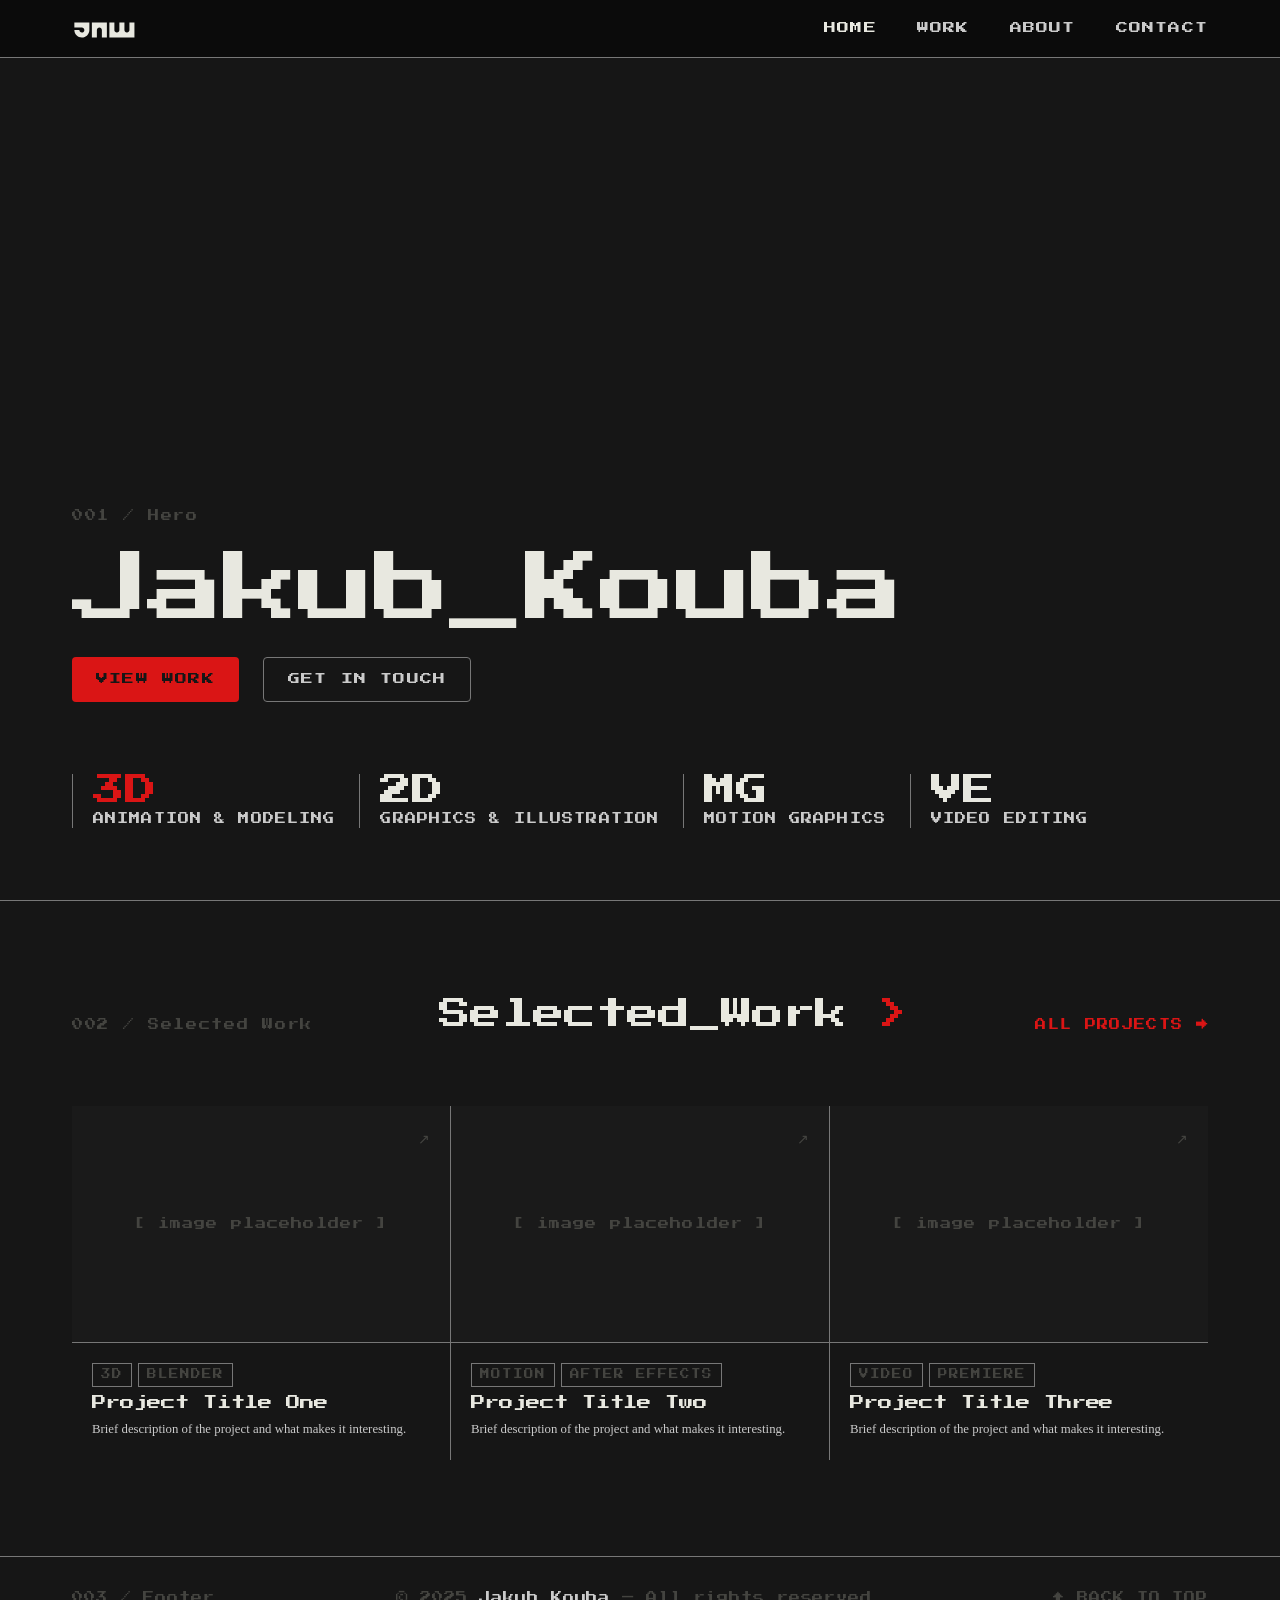
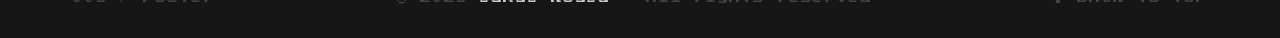
==== index.html @ 787c09bd "Add files via upload" ====
<!DOCTYPE html>
<html lang="en">
<head>
  <meta charset="UTF-8" />
  <meta name="viewport" content="width=device-width, initial-scale=1.0" />
  <title>Just_Jaw</title>
  <meta name="description" content="Digital artist working in 3D, motion design, video editing, and 2D graphics." />
<link rel="preconnect" href="https://fonts.googleapis.com">
<link rel="preconnect" href="https://fonts.gstatic.com" crossorigin>
<link href="https://fonts.googleapis.com/css2?family=Press+Start+2P&display=swap" rel="stylesheet">
  <link rel="stylesheet" href="css/style.css" />
</head>
<body>

  <!-- NAV -->
  <nav>
    <div class="container nav-inner">
     <a href="index.html" class="nav-logo">
      <svg viewBox="0 0 30 8" xmlns="http://www.w3.org/2000/svg" style="fill-rule:evenodd;clip-rule:evenodd;stroke-linejoin:round;stroke-miterlimit:2;">
        <path d="M8.831,6.938l0,-6.676l6.671,-0l0,6.676l-2.222,0l-0.004,-3.406c-0.037,-0.581 -0.52,-1.04 -1.109,-1.04c-0.59,-0 -1.072,0.459 -1.11,1.04l-0.003,3.406l-2.223,0Z"/>
        <path d="M5.494,3.529c-0.038,-0.58 -0.52,-1.039 -1.11,-1.039l-3.335,-0l-0,-2.226l6.671,-0l-0,3.41l-0.001,-0c-0.039,1.809 -1.517,3.264 -3.335,3.264c-1.842,0 -3.335,-1.494 -3.335,-3.337l2.223,-0c0,0.614 0.498,1.112 1.112,1.112c0.59,0 1.072,-0.459 1.11,-1.039l-0,-0.145Z"/>
        <path d="M16.613,6.938l0,-6.671l2.226,0l0,3.407c0.037,0.563 0.493,1.012 1.059,1.038l0.102,0c0.591,-0.027 1.061,-0.514 1.061,-1.111l-0.005,-3.334l2.253,0l-0.003,3.334c0,0.597 0.471,1.084 1.061,1.111l0.103,0c0.555,-0.025 1.004,-0.458 1.055,-1.007l0,-3.438l2.226,0l0,6.671l-11.138,0Z"/>
      </svg>
     </a>
      
      <!-- <a href="index.html" class="nav-logo">JUST_JAW<span></span></a> -->
      <ul class="nav-links">
        <li><a href="index.html">Home</a></li>
        <li><a href="work.html">Work</a></li>
        <li><a href="about.html">About</a></li>
        <li><a href="contact.html">Contact</a></li>
      </ul>
      <button class="nav-menu-btn">[ menu ]</button>
    </div>
  </nav>

  <!-- HERO -->
  <section class="hero section">
    <div class="container">
      <div class="hero-grid">

        <div class="hero-content">
          <p class="hero-index">001 / Hero</p>
          <h1 class="hero-title">
            Jakub_Kouba<span class="accent"></span>
          </h1>
          <div class="hero-btns">
            <a href="work.html" class="hero-cta">View Work </a>
            <a href="contact.html" class="hero-cta hero-cta-ghost">Get in Touch</a>
          </div>
        </div>

        <div class="hero-stats">
          <div class="hero-stat">
            <div class="hero-stat-num accent">3D</div>
            <div class="hero-stat-label">Animation & Modeling</div>
          </div>
          <div class="hero-stat">
            <div class="hero-stat-num">2D</div>
            <div class="hero-stat-label">Graphics & Illustration</div>
          </div>
          <div class="hero-stat">
            <div class="hero-stat-num">MG</div>
            <div class="hero-stat-label">Motion Graphics</div>
          </div>
          <div class="hero-stat">
            <div class="hero-stat-num">VE</div>
            <div class="hero-stat-label">Video Editing</div>
          </div>

        </div>

      </div>
    </div>
  </section>

  <!-- SELECTED WORK PREVIEW -->
  <section class="section">
    <div class="container">

      <div class="section-header">
        <p class="hero-index">002 / Selected Work</p>
        <h2 class="hero-title">Selected_Work <span class="accent">></span></h2>
        <a href="work.html" class="label" style="color: var(--accent); letter-spacing: 0.12em;">
          All Projects →
        </a>
      </div>

      <div class="work-grid">

        <!-- Card 1 — replace src with your actual image -->
        <article class="work-card" data-category="3d" onclick="location.href='work.html'">
          <div class="work-card-thumb">
            <div class="work-card-thumb-placeholder">[ image placeholder ]</div>
            <!-- <img src="assets/images/project-1.jpg" alt="Project title" loading="lazy" /> -->
          </div>
          <div class="work-card-body">
            <div class="work-card-tags">
              <span class="tag">3D</span>
              <span class="tag">Blender</span>
            </div>
            <h3 class="work-card-title">Project Title One</h3>
            <p class="work-card-desc">Brief description of the project and what makes it interesting.</p>
          </div>
          <span class="work-card-arrow">↗</span>
        </article>

        <!-- Card 2 -->
        <article class="work-card" data-category="motion" onclick="location.href='work.html'">
          <div class="work-card-thumb">
            <div class="work-card-thumb-placeholder">[ image placeholder ]</div>
          </div>
          <div class="work-card-body">
            <div class="work-card-tags">
              <span class="tag">Motion</span>
              <span class="tag">After Effects</span>
            </div>
            <h3 class="work-card-title">Project Title Two</h3>
            <p class="work-card-desc">Brief description of the project and what makes it interesting.</p>
          </div>
          <span class="work-card-arrow">↗</span>
        </article>

        <!-- Card 3 -->
        <article class="work-card" data-category="video" onclick="location.href='work.html'">
          <div class="work-card-thumb">
            <div class="work-card-thumb-placeholder">[ image placeholder ]</div>
          </div>
          <div class="work-card-body">
            <div class="work-card-tags">
              <span class="tag">Video</span>
              <span class="tag">Premiere</span>
            </div>
            <h3 class="work-card-title">Project Title Three</h3>
            <p class="work-card-desc">Brief description of the project and what makes it interesting.</p>
          </div>
          <span class="work-card-arrow">↗</span>
        </article>

      </div>
    </div>
  </section>

  <!-- FOOTER -->
  <footer>
    <div class="container footer-inner">
      <p class="footer-copy">003 / Footer</p>
      <p class="footer-copy">© 2025 <span>Jakub Kouba</span> — All rights reserved</p>
      <button class="footer-back-top">↑ Back to top</button>
    </div>
  </footer>

  <script src="js/main.js"></script>
</body>
</html>
---- css/style.css ----
/* ─────────────────────────────────────────────
   RESET & BASE
───────────────────────────────────────────── */
*, *::before, *::after {
  box-sizing: border-box;
  margin: 0;
  padding: 0;
}

:root {
  --bg:        #161616;
  --bg-2:      #111111;
  --bg-3:      #1a1a1a;
  --border:    #777777;
  --border-hi: #424242;
  --text:      #e8e8e0;
  --text-muted:#cacaca;
  --text-dim:  #444440;
  --accent:    #da1515;
  --accent-dim:#da1515;
  --font-mono: 'Press Start 2P', monospace;
  --nav-h:     58px;
  --max-w:     1200px;
  --transition: 200ms ease;
}

html {
  scroll-behavior: smooth;
  font-size: 16px;
}

body {
  background-color: var(--bg);
  color: var(--text);
  font-family: var(--font-sans);
  line-height: 1.6;
  -webkit-font-smoothing: antialiased;
}

img, video {
  display: block;
  max-width: 100%;
}

a {
  color: inherit;
  text-decoration: none;
}

/* ─────────────────────────────────────────────
   TYPOGRAPHY
───────────────────────────────────────────── */
h1, h2, h3, h4 {
  font-family: var(--font-mono);
  font-weight: 400;
  letter-spacing: -0.02em;
  line-height: 1.1;
}

h1 { font-size: clamp(2.4rem, 6vw, 4.8rem); }
h2 { font-size: clamp(1.4rem, 3vw, 2rem); }
h3 { font-size: 1.1rem; }

.label {
  font-family: var(--font-mono);
  font-size: 0.7rem;
  letter-spacing: 0.15em;
  text-transform: uppercase;
  color: var(--text-muted);
}

.accent { color: var(--accent); }

/* ─────────────────────────────────────────────
   LAYOUT UTILITIES
───────────────────────────────────────────── */
.container {
  width: 100%;
  max-width: var(--max-w);
  margin: 0 auto;
  padding: 0 2rem;
}

.section {
  padding: 6rem 0;
}

.section + .section {
  border-top: 1px solid var(--border);
}

/* ─────────────────────────────────────────────
   NAV
───────────────────────────────────────────── */
nav {
  position: fixed;
  top: 0;
  left: 0;
  right: 0;
  z-index: 100;
  height: var(--nav-h);
  border-bottom: 1px solid var(--border);
  background: rgba(10, 10, 10, 0.85);
  backdrop-filter: blur(12px);
  -webkit-backdrop-filter: blur(12px);
}

.nav-inner {
  display: flex;
  align-items: center;
  justify-content: space-between;
  height: 100%;
}

.nav-logo {
  font-family: var(--font-mono);
  font-size: 0.85rem;
  letter-spacing: 0.08em;
  color: var(--text);
}

.nav-logo span { color: var(--accent); }

.nav-logo svg {
  padding-top: 10px;
  height: 28px;
  width: auto;
  fill: var(--text);  /* changes the logo color */
}

.nav-logo:hover svg {
  fill: var(--accent);  /* turns accent green on hover */
}

.nav-links {
  display: flex;
  gap: 2.5rem;
  list-style: none;
}

.nav-links a {
  font-family: var(--font-mono);
  font-size: 0.75rem;
  letter-spacing: 0.1em;
  text-transform: uppercase;
  color: var(--text-muted);
  transition: color var(--transition);
}

.nav-links a:hover,
.nav-links a.active {
  color: var(--text);
}

.nav-menu-btn {
  display: none;
  background: none;
  border: 1px solid var(--border);
  color: var(--text);
  padding: 6px 10px;
  cursor: pointer;
  font-family: var(--font-mono);
  font-size: 0.7rem;
  letter-spacing: 0.08em;
  transition: border-color var(--transition);
}

.nav-menu-btn:hover { border-color: var(--border-hi); }

/* ─────────────────────────────────────────────
   HERO
───────────────────────────────────────────── */
.hero {
  min-height: 100vh;
  display: flex;
  align-items: flex-end;
  padding-top: var(--nav-h);
  padding-bottom: 4rem;
  position: relative;
  overflow: hidden;
}


.hero-grid {
  display: grid;
  grid-template-columns: 1fr;
  gap: 4rem;
  align-items: end;
  width: 100%;
}

.hero-index {
  font-family: var(--font-mono);
  font-size: 0.7rem;
  letter-spacing: 0.15em;
  color: var(--text-dim);
  margin-bottom: 1.5rem;
}

.hero-title {
  margin-bottom: 1.5rem;
}

.hero-title em {
  font-style: normal;
  color: var(--text-muted);
}

.hero-desc {
  max-width: 36ch;
  color: var(--text-muted);
  font-size: 0.95rem;
  line-height: 1.7;
  margin-bottom: 2.5rem;
}

.hero-btns {
  display: flex;
  flex-direction: row;
  gap: 1.5rem;
  align-self: end;
  padding-bottom: 0.5rem;
}

.hero-cta {
  display: inline-flex;
  align-items: center;
  gap: 0.75rem;
  font-family: var(--font-mono);
  font-size: 0.75rem;
  letter-spacing: 0.1em;
  text-transform: uppercase;
  color: var(--bg);
  background: var(--accent);
  padding: 0.75rem 1.5rem;
  transition: background var(--transition), color var(--transition);
  border-radius: 4px;
  corner-shape: notch;

}

.hero-cta:hover {
  background: var(--text);
}

.hero-cta-ghost {
  background: transparent;
  color: var(--text-muted);
  border: 1px solid var(--border);
}

.hero-cta-ghost:hover {
  color: var(--text);
  background: transparent;
  border-color: var(--border-hi);
}

.hero-stats {
  display: flex;
  flex-direction: row;
  gap: 1.5rem;
  align-self: end;
  padding-bottom: 0.5rem;
}

.hero-stat {
  border-left: 1px solid var(--border);
  padding-left: 1.25rem;
}

.hero-stat-num {
  font-family: var(--font-mono);
  font-size: 2rem;
  line-height: 1;
  margin-bottom: 0.25rem;
}

.hero-stat-label {
  font-family: var(--font-mono);
  font-size: 0.7rem;
  letter-spacing: 0.1em;
  text-transform: uppercase;
  color: var(--text-muted);
}

/* ─────────────────────────────────────────────
   WORK GRID
───────────────────────────────────────────── */
.section-header {
  display: flex;
  align-items: baseline;
  justify-content: space-between;
  margin-bottom: 3rem;
}

.section-header h2 {
  position: relative;
}

.section-header h2::before {
  content: attr(data-index);
  font-size: 0.65rem;
  letter-spacing: 0.15em;
  color: var(--accent);
  position: absolute;
  top: -1.2rem;
  left: 0;
  font-family: var(--font-mono);
}

.filter-bar {
  display: flex;
  gap: 0.5rem;
  flex-wrap: wrap;
}

.filter-btn {
  font-family: var(--font-mono);
  font-size: 0.7rem;
  letter-spacing: 0.08em;
  text-transform: uppercase;
  background: none;
  border: 1px solid var(--border);
  color: var(--text-muted);
  padding: 0.4rem 0.85rem;
  cursor: pointer;
  transition: all var(--transition);
}

.filter-btn:hover {
  border-color: var(--border-hi);
  color: var(--text);
}

.filter-btn.active {
  background: var(--accent);
  border-color: var(--accent);
  color: var(--bg);
}

.work-grid {
  display: grid;
  grid-template-columns: repeat(auto-fill, minmax(340px, 1fr));
  gap: 1px;
  background: var(--border);
}

.work-card {
  background: var(--bg);
  overflow: hidden;
  position: relative;
  cursor: pointer;
  transition: background var(--transition);
}

.work-card:hover {
  background: var(--bg-2);
}

.work-card-thumb {
  aspect-ratio: 16 / 10;
  overflow: hidden;
  background: var(--bg-3);
  position: relative;
}

.work-card-thumb img,
.work-card-thumb video {
  width: 100%;
  height: 100%;
  object-fit: cover;
  transition: transform 400ms ease;
}

.work-card:hover .work-card-thumb img,
.work-card:hover .work-card-thumb video {
  transform: scale(1.03);
}

.work-card-thumb-placeholder {
  width: 100%;
  height: 100%;
  display: flex;
  align-items: center;
  justify-content: center;
  font-family: var(--font-mono);
  font-size: 0.7rem;
  letter-spacing: 0.1em;
  color: var(--text-dim);
}

.work-card-body {
  padding: 1.25rem;
  border-top: 1px solid var(--border);
}

.work-card-tags {
  display: flex;
  gap: 0.4rem;
  margin-bottom: 0.6rem;
  flex-wrap: wrap;
}

.tag {
  font-family: var(--font-mono);
  font-size: 0.6rem;
  letter-spacing: 0.1em;
  text-transform: uppercase;
  color: var(--text-dim);
  border: 1px solid var(--border);
  padding: 0.2rem 0.5rem;
}

.work-card-title {
  font-family: var(--font-mono);
  font-size: 0.9rem;
  font-weight: 400;
  letter-spacing: -0.01em;
  margin-bottom: 0.5rem;
}

.work-card-desc {
  font-size: 0.8rem;
  color: var(--text-muted);
  line-height: 1.5;
}

.work-card-arrow {
  position: absolute;
  top: 1.25rem;
  right: 1.25rem;
  font-family: var(--font-mono);
  font-size: 0.9rem;
  color: var(--text-dim);
  transition: color var(--transition), transform var(--transition);
}

.work-card:hover .work-card-arrow {
  color: var(--accent);
  transform: translate(2px, -2px);
}

.work-card.hidden {
  display: none;
}

/* ─────────────────────────────────────────────
   ABOUT
───────────────────────────────────────────── */
.about-grid {
  display: grid;
  grid-template-columns: 1fr 1fr;
  gap: 6rem;
  align-items: start;
}

.about-text p {
  color: var(--text-muted);
  margin-bottom: 1.25rem;
  font-size: 0.95rem;
  line-height: 1.75;
}

.about-text p:last-child { margin-bottom: 0; }

.tools-grid {
  display: grid;
  grid-template-columns: 1fr 1fr;
  gap: 1px;
  background: var(--border);
  margin-top: 2rem;
}

.tool-item {
  background: var(--bg);
  padding: 0.85rem 1rem;
  font-family: var(--font-mono);
  font-size: 0.75rem;
  letter-spacing: 0.05em;
  color: var(--text-muted);
  transition: color var(--transition), background var(--transition);
}

.tool-item:hover {
  background: var(--bg-2);
  color: var(--text);
}

.about-aside {
  padding-top: 0.5rem;
}

.info-block {
  border: 1px solid var(--border);
  padding: 1.5rem;
  margin-bottom: 1rem;
}

.info-block-label {
  font-family: var(--font-mono);
  font-size: 0.65rem;
  letter-spacing: 0.15em;
  text-transform: uppercase;
  color: var(--accent);
  margin-bottom: 0.5rem;
}

.info-block-value {
  font-size: 0.9rem;
  color: var(--text-muted);
}

/* ─────────────────────────────────────────────
   CONTACT
───────────────────────────────────────────── */
.contact-grid {
  display: grid;
  grid-template-columns: 1fr 1fr;
  gap: 6rem;
  align-items: start;
}

.contact-intro {
  color: var(--text-muted);
  font-size: 0.95rem;
  line-height: 1.75;
  margin-bottom: 2rem;
}

.contact-links {
  display: flex;
  flex-direction: column;
  gap: 0;
}

.contact-link {
  display: flex;
  align-items: center;
  justify-content: space-between;
  padding: 1rem 0;
  border-bottom: 1px solid var(--border);
  transition: padding-left var(--transition);
}

.contact-link:first-child { border-top: 1px solid var(--border); }

.contact-link:hover { padding-left: 0.5rem; }

.contact-link-label {
  font-family: var(--font-mono);
  font-size: 0.75rem;
  letter-spacing: 0.1em;
  text-transform: uppercase;
  color: var(--text-muted);
  transition: color var(--transition);
}

.contact-link:hover .contact-link-label { color: var(--text); }

.contact-link-arrow {
  font-family: var(--font-mono);
  font-size: 0.8rem;
  color: var(--text-dim);
  transition: color var(--transition), transform var(--transition);
}

.contact-link:hover .contact-link-arrow {
  color: var(--accent);
  transform: translate(3px, -3px);
}

.contact-form {
  display: flex;
  flex-direction: column;
  gap: 1rem;
}

.form-row {
  display: grid;
  grid-template-columns: 1fr 1fr;
  gap: 1rem;
}

.form-group {
  display: flex;
  flex-direction: column;
  gap: 0.4rem;
}

.form-group label {
  font-family: var(--font-mono);
  font-size: 0.65rem;
  letter-spacing: 0.12em;
  text-transform: uppercase;
  color: var(--text-muted);
}

.form-group input,
.form-group textarea,
.form-group select {
  background: var(--bg-2);
  border: 1px solid var(--border);
  color: var(--text);
  padding: 0.75rem 1rem;
  font-family: var(--font-sans);
  font-size: 0.85rem;
  outline: none;
  transition: border-color var(--transition);
  -webkit-appearance: none;
  resize: vertical;
}

.form-group input:focus,
.form-group textarea:focus,
.form-group select:focus {
  border-color: var(--accent);
}

.form-group input::placeholder,
.form-group textarea::placeholder {
  color: var(--text-dim);
}

.form-group textarea { min-height: 120px; }

.btn-submit {
  align-self: flex-start;
  font-family: var(--font-mono);
  font-size: 0.75rem;
  letter-spacing: 0.1em;
  text-transform: uppercase;
  background: var(--accent);
  color: var(--bg);
  border: none;
  padding: 0.85rem 2rem;
  cursor: pointer;
  transition: background var(--transition);
}

.btn-submit:hover { background: var(--text); }

/* ─────────────────────────────────────────────
   FOOTER
───────────────────────────────────────────── */
footer {
  border-top: 1px solid var(--border);
  padding: 2rem 0;
}

.footer-inner {
  display: flex;
  align-items: center;
  justify-content: space-between;
}

.footer-copy {
  font-family: var(--font-mono);
  font-size: 0.7rem;
  letter-spacing: 0.08em;
  color: var(--text-dim);
}

.footer-copy span { color: var(--text-muted); }

.footer-back-top {
  font-family: var(--font-mono);
  font-size: 0.7rem;
  letter-spacing: 0.08em;
  text-transform: uppercase;
  color: var(--text-dim);
  transition: color var(--transition);
  cursor: pointer;
  background: none;
  border: none;
}

.footer-back-top:hover { color: var(--accent); }

/* ─────────────────────────────────────────────
   SCROLLBAR
───────────────────────────────────────────── */
::-webkit-scrollbar { width: 4px; }
::-webkit-scrollbar-track { background: var(--bg); }
::-webkit-scrollbar-thumb { background: var(--border-hi); }

/* ─────────────────────────────────────────────
   RESPONSIVE
───────────────────────────────────────────── */
@media (max-width: 900px) {
  .hero-grid,
  .about-grid,
  .contact-grid {
    grid-template-columns: 1fr;
    gap: 3rem;
  }

  .hero-stats {
    flex-direction: row;
    gap: 2rem;
  }

  .work-grid {
    grid-template-columns: repeat(auto-fill, minmax(280px, 1fr));
  }

  .section-header {
    flex-direction: column;
    gap: 1.25rem;
    align-items: flex-start;
  }
}

@media (max-width: 600px) {
  .container { padding: 0 1.25rem; }
  .section { padding: 4rem 0; }

  .nav-links { display: none; }
  .nav-links.open {
    display: flex;
    flex-direction: column;
    position: fixed;
    top: var(--nav-h);
    left: 0; right: 0;
    background: var(--bg);
    border-bottom: 1px solid var(--border);
    padding: 1.5rem 1.25rem;
    gap: 1.25rem;
  }

  .nav-menu-btn { display: block; }

  .form-row { grid-template-columns: 1fr; }

  .hero-stats {
    flex-direction: column;
    gap: 1.25rem;
  }

  .footer-inner { flex-direction: column; gap: 1rem; text-align: center; }
}
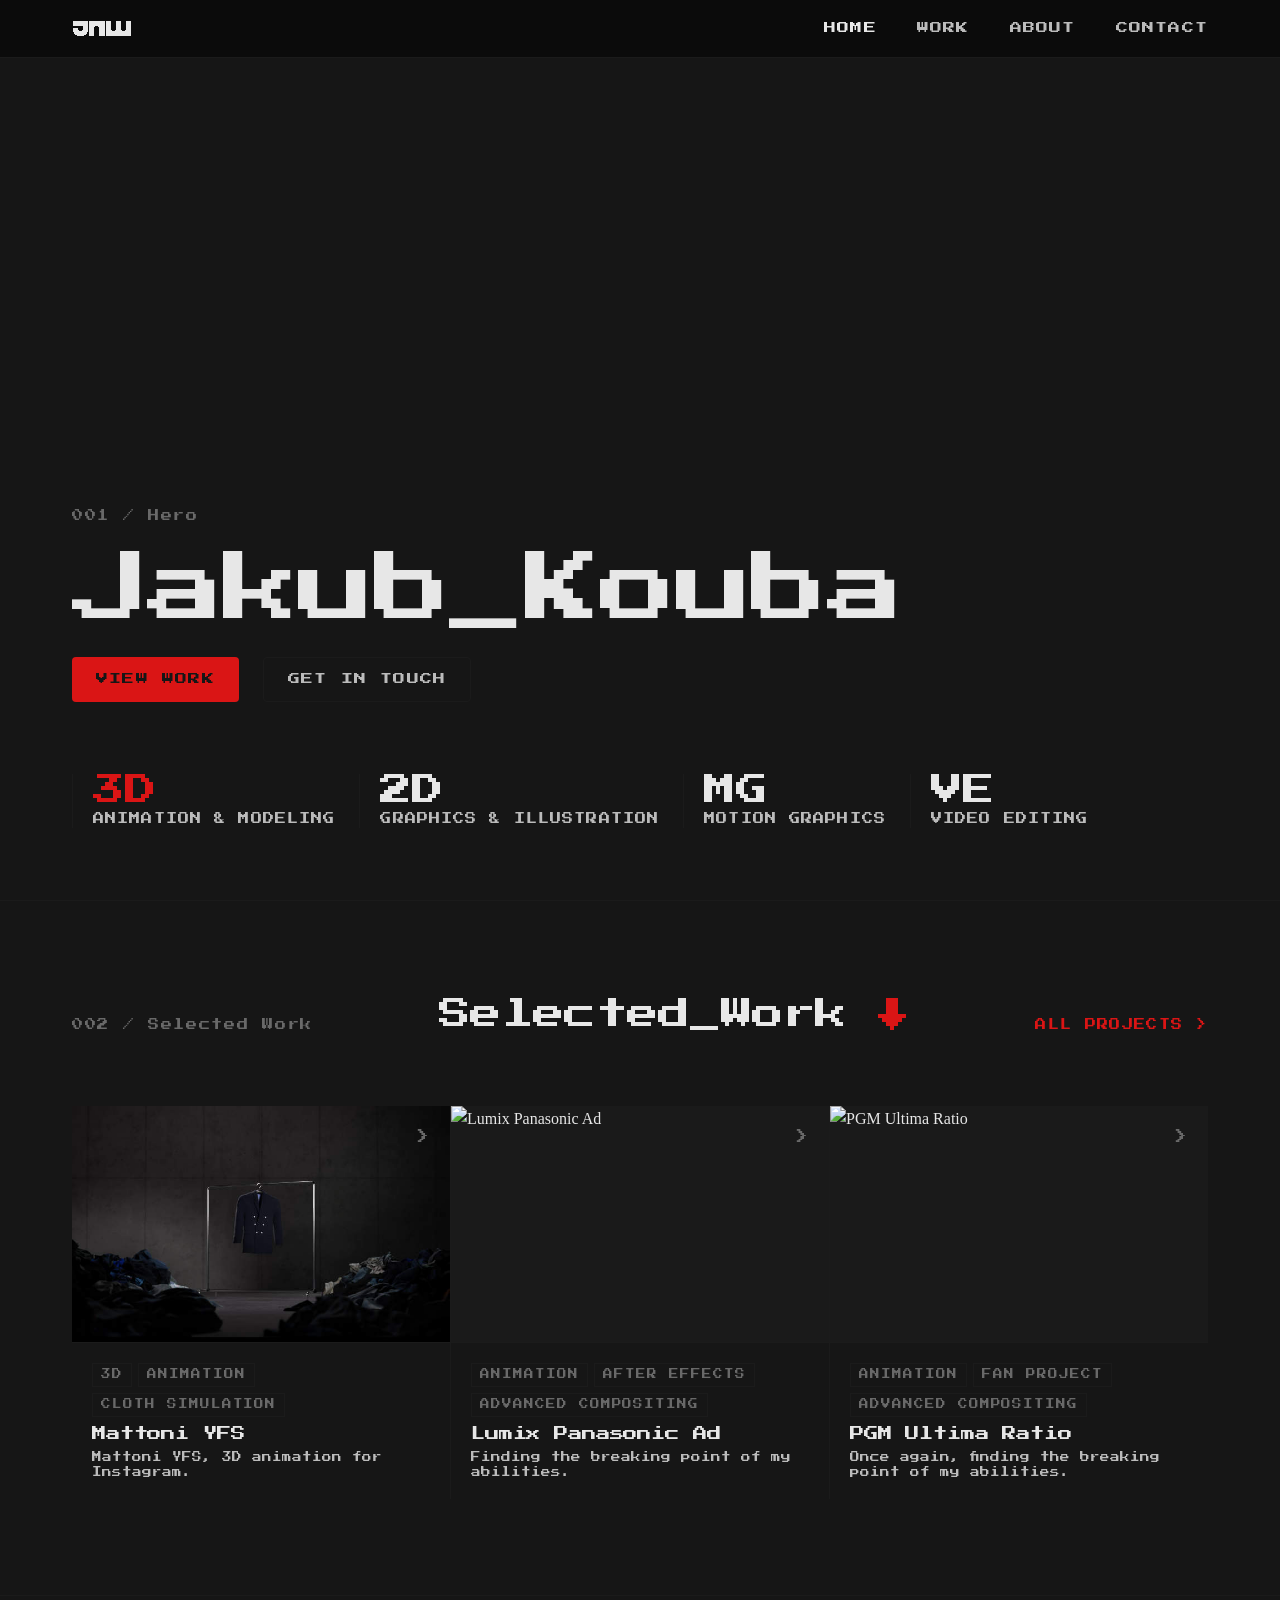
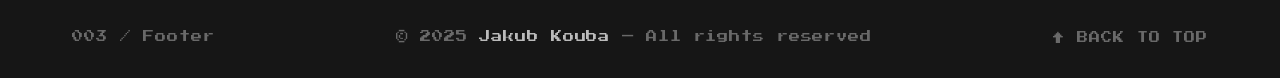
==== commit ff6ba71b: "Add files via upload" ====
--- a/index.html
+++ b/index.html
@@ -5,9 +5,9 @@
   <meta name="viewport" content="width=device-width, initial-scale=1.0" />
   <title>Just_Jaw</title>
   <meta name="description" content="Digital artist working in 3D, motion design, video editing, and 2D graphics." />
-<link rel="preconnect" href="https://fonts.googleapis.com">
-<link rel="preconnect" href="https://fonts.gstatic.com" crossorigin>
-<link href="https://fonts.googleapis.com/css2?family=Press+Start+2P&display=swap" rel="stylesheet">
+  <link rel="preconnect" href="https://fonts.googleapis.com">
+  <link rel="preconnect" href="https://fonts.gstatic.com" crossorigin>
+  <link href="https://fonts.googleapis.com/css2?family=Press+Start+2P&display=swap" rel="stylesheet">
   <link rel="stylesheet" href="css/style.css" />
 </head>
 <body>
@@ -15,21 +15,20 @@
   <!-- NAV -->
   <nav>
     <div class="container nav-inner">
-     <a href="index.html" class="nav-logo">
-      <svg viewBox="0 0 30 8" xmlns="http://www.w3.org/2000/svg" style="fill-rule:evenodd;clip-rule:evenodd;stroke-linejoin:round;stroke-miterlimit:2;">
-        <path d="M8.831,6.938l0,-6.676l6.671,-0l0,6.676l-2.222,0l-0.004,-3.406c-0.037,-0.581 -0.52,-1.04 -1.109,-1.04c-0.59,-0 -1.072,0.459 -1.11,1.04l-0.003,3.406l-2.223,0Z"/>
-        <path d="M5.494,3.529c-0.038,-0.58 -0.52,-1.039 -1.11,-1.039l-3.335,-0l-0,-2.226l6.671,-0l-0,3.41l-0.001,-0c-0.039,1.809 -1.517,3.264 -3.335,3.264c-1.842,0 -3.335,-1.494 -3.335,-3.337l2.223,-0c0,0.614 0.498,1.112 1.112,1.112c0.59,0 1.072,-0.459 1.11,-1.039l-0,-0.145Z"/>
-        <path d="M16.613,6.938l0,-6.671l2.226,0l0,3.407c0.037,0.563 0.493,1.012 1.059,1.038l0.102,0c0.591,-0.027 1.061,-0.514 1.061,-1.111l-0.005,-3.334l2.253,0l-0.003,3.334c0,0.597 0.471,1.084 1.061,1.111l0.103,0c0.555,-0.025 1.004,-0.458 1.055,-1.007l0,-3.438l2.226,0l0,6.671l-11.138,0Z"/>
-      </svg>
-     </a>
-      
-      <!-- <a href="index.html" class="nav-logo">JUST_JAW<span></span></a> -->
+      <a href="index.html" class="nav-logo">
+        <img src="assets/image-videos/Jaw Logo PixelArt.png" alt="Just_Jaw Logo" style="width: 60px; height: auto; image-rendering: pixelated;" />
+      </a>
       <ul class="nav-links">
         <li><a href="index.html">Home</a></li>
         <li><a href="work.html">Work</a></li>
         <li><a href="about.html">About</a></li>
         <li><a href="contact.html">Contact</a></li>
       </ul>
+      <button class="nav-menu-btn">[ menu ]</button>
+    </div>
+  </nav>
+      
+
       <button class="nav-menu-btn">[ menu ]</button>
     </div>
   </nav>
@@ -80,64 +79,14 @@
 
       <div class="section-header">
         <p class="hero-index">002 / Selected Work</p>
-        <h2 class="hero-title">Selected_Work <span class="accent">></span></h2>
+        <h2 class="hero-title">Selected_Work <span class="accent">↓</span></h2>
         <a href="work.html" class="label" style="color: var(--accent); letter-spacing: 0.12em;">
-          All Projects →
+          All Projects >
         </a>
       </div>
 
-      <div class="work-grid">
-
-        <!-- Card 1 — replace src with your actual image -->
-        <article class="work-card" data-category="3d" onclick="location.href='work.html'">
-          <div class="work-card-thumb">
-            <div class="work-card-thumb-placeholder">[ image placeholder ]</div>
-            <!-- <img src="assets/images/project-1.jpg" alt="Project title" loading="lazy" /> -->
-          </div>
-          <div class="work-card-body">
-            <div class="work-card-tags">
-              <span class="tag">3D</span>
-              <span class="tag">Blender</span>
-            </div>
-            <h3 class="work-card-title">Project Title One</h3>
-            <p class="work-card-desc">Brief description of the project and what makes it interesting.</p>
-          </div>
-          <span class="work-card-arrow">↗</span>
-        </article>
-
-        <!-- Card 2 -->
-        <article class="work-card" data-category="motion" onclick="location.href='work.html'">
-          <div class="work-card-thumb">
-            <div class="work-card-thumb-placeholder">[ image placeholder ]</div>
-          </div>
-          <div class="work-card-body">
-            <div class="work-card-tags">
-              <span class="tag">Motion</span>
-              <span class="tag">After Effects</span>
-            </div>
-            <h3 class="work-card-title">Project Title Two</h3>
-            <p class="work-card-desc">Brief description of the project and what makes it interesting.</p>
-          </div>
-          <span class="work-card-arrow">↗</span>
-        </article>
-
-        <!-- Card 3 -->
-        <article class="work-card" data-category="video" onclick="location.href='work.html'">
-          <div class="work-card-thumb">
-            <div class="work-card-thumb-placeholder">[ image placeholder ]</div>
-          </div>
-          <div class="work-card-body">
-            <div class="work-card-tags">
-              <span class="tag">Video</span>
-              <span class="tag">Premiere</span>
-            </div>
-            <h3 class="work-card-title">Project Title Three</h3>
-            <p class="work-card-desc">Brief description of the project and what makes it interesting.</p>
-          </div>
-          <span class="work-card-arrow">↗</span>
-        </article>
-
-      </div>
+      <!-- featured cards injected here by works.js -->
+      <div class="work-grid" id="work-grid-preview"></div>
     </div>
   </section>
 
@@ -151,5 +100,6 @@
   </footer>
 
   <script src="js/main.js"></script>
+  <script src="js/works.js"></script>
 </body>
 </html>
--- a/css/style.css
+++ b/css/style.css
@@ -11,11 +11,11 @@
   --bg:        #161616;
   --bg-2:      #111111;
   --bg-3:      #1a1a1a;
-  --border:    #777777;
+  --border:    #1b1b1b;
   --border-hi: #424242;
-  --text:      #e8e8e0;
-  --text-muted:#cacaca;
-  --text-dim:  #444440;
+  --text:      #e7e7e7;
+  --text-muted:#bbbbbb;
+  --text-dim:  #696969;
   --accent:    #da1515;
   --accent-dim:#da1515;
   --font-mono: 'Press Start 2P', monospace;
@@ -113,9 +113,7 @@
 }
 
 .nav-logo {
-  font-family: var(--font-mono);
-  font-size: 0.85rem;
-  letter-spacing: 0.08em;
+  image-rendering: pixelated;
   color: var(--text);
 }
 
@@ -420,9 +418,10 @@
 }
 
 .work-card-desc {
-  font-size: 0.8rem;
+  font-size: 0.6rem;
   color: var(--text-muted);
   line-height: 1.5;
+  font-family: var(--font-mono);
 }
 
 .work-card-arrow {
@@ -449,15 +448,16 @@
 ───────────────────────────────────────────── */
 .about-grid {
   display: grid;
+  align-items: center;
   grid-template-columns: 1fr 1fr;
   gap: 6rem;
-  align-items: start;
 }
 
 .about-text p {
+  font-family: var(--font-mono);
   color: var(--text-muted);
   margin-bottom: 1.25rem;
-  font-size: 0.95rem;
+  font-size: 0.7rem;
   line-height: 1.75;
 }
 
@@ -498,7 +498,7 @@
 
 .info-block-label {
   font-family: var(--font-mono);
-  font-size: 0.65rem;
+  font-size: 0.8rem;
   letter-spacing: 0.15em;
   text-transform: uppercase;
   color: var(--accent);
@@ -506,7 +506,8 @@
 }
 
 .info-block-value {
-  font-size: 0.9rem;
+  font-family: var(--font-mono);
+  font-size: 0.8rem;
   color: var(--text-muted);
 }
 
@@ -521,8 +522,9 @@
 }
 
 .contact-intro {
-  color: var(--text-muted);
-  font-size: 0.95rem;
+  font-family: var(--font-mono);
+  color: var(--text-muted);
+  font-size: 0.7rem;
   line-height: 1.75;
   margin-bottom: 2rem;
 }
@@ -566,7 +568,7 @@
 
 .contact-link:hover .contact-link-arrow {
   color: var(--accent);
-  transform: translate(3px, -3px);
+  transform: translate(-3px, 0px);
 }
 
 .contact-form {
@@ -602,12 +604,13 @@
   border: 1px solid var(--border);
   color: var(--text);
   padding: 0.75rem 1rem;
-  font-family: var(--font-sans);
-  font-size: 0.85rem;
+  font-family: var(--font-mono);
+  font-size: 0.6rem;
   outline: none;
   transition: border-color var(--transition);
   -webkit-appearance: none;
   resize: vertical;
+
 }
 
 .form-group input:focus,
@@ -635,9 +638,29 @@
   padding: 0.85rem 2rem;
   cursor: pointer;
   transition: background var(--transition);
+  border-radius: 4px;
+  corner-shape: notch;
 }
 
 .btn-submit:hover { background: var(--text); }
+
+/* ─────────────────────────────────────────────
+   Disclaimer
+───────────────────────────────────────────── */
+.disclaimer {
+  border-top: 1px solid var(--border);
+  border-bottom: 1px solid var(--border);
+  padding-bottom: 2rem;
+}
+
+.disclaimer-copy {
+  text-align: center;
+  font-family: var(--font-mono);
+  font-size: 0.7rem;
+  letter-spacing: 0.08em;
+  color: var(--text-muted);
+  line-height: 1.5;
+}
 
 /* ─────────────────────────────────────────────
    FOOTER
